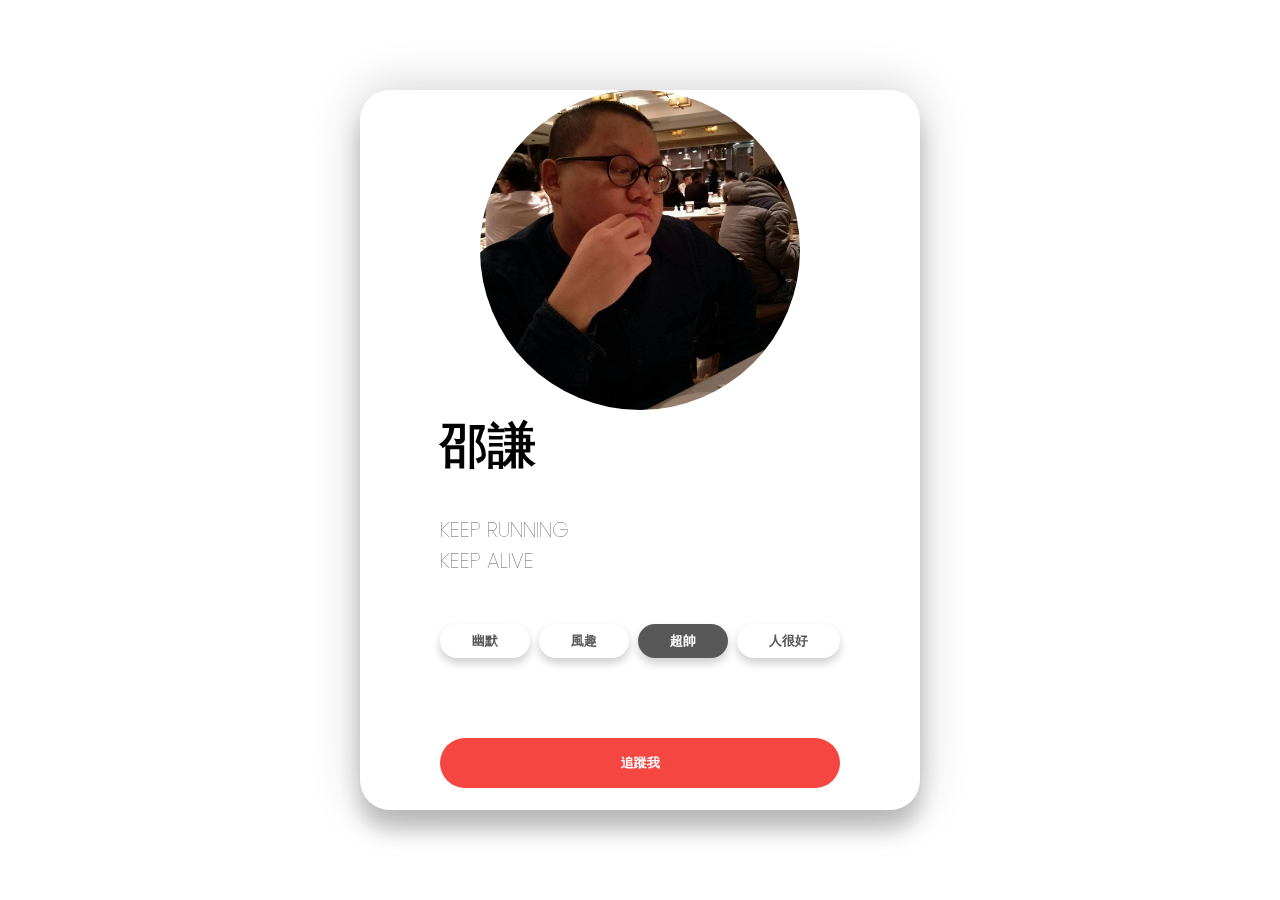
==== 3d-card-effect-master/index.html @ 72684709 "first commit" ====
<!DOCTYPE html>
<html lang="en">
<head>
    <meta charset="UTF-8">
    <meta name="viewport" content="width=device-width, initial-scale=1.0">
    <title>3D名片</title>
    <link href="https://fonts.googleapis.com/css2?family=Poppins:wght@400;500&display=swap" rel="stylesheet">
    <link rel="stylesheet" href="./style.css">
</head>
<body>
    <div class="container">
        <div class="card">
            <div class="sneaker">
                <img src="./o.jpg" alt="adidas">
            </div>
            <div class="info">
                <h1 class="title">邵謙</h1>
                <h3>KEEP RUNNING   <br> KEEP ALIVE</h3>
                <div class="sizes">
                    <button>幽默</button>
                    <button>風趣</button>
                    <button class="active">超帥</button>
                    <button>人很好</button>
                </div>
                <div class="purchase">
                    <a href="https://www.instagram.com/cvcvbnbn13/?hl=zh-tw">
                        <button>追蹤我</button>
                    </a>
                </div>
                
            </div>
        </div>
    </div>
    <script src="./app.js"></script>
</body>
</html>
---- 3d-card-effect-master/style.css ----
*{
  margin: 0;
  padding: 0;
  box-sizing: border-box;
  list-style: none;
}

body{
  font-family: "Poppins",Microsoft JhengHei;
  min-height: 100vh;
  display: flex;
  align-items: center;
  justify-content: center;
  perspective: 1000px;
}

.container{
  /* background: lightblue; */
  width: 50%;
  display: flex;
  justify-content: center;
  align-items: center;
}

.card{
  transform-style: preserve-3d;
  min-height: 80vh;
  width: 35rem;
  border-radius: 30px;
  padding: 0 5rem;
  /* background: lightcoral; */
  box-shadow: 0 20px 20px rgba(0,0,0,0.2), 0px 0px 50px rgba(0,0,0,0.2);
}

.sneaker{
  min-height: 35vh;
  display: flex;
  align-items: center;
  justify-content: center;
}

.sneaker img{
  width: 20rem;
  border-radius: 50%;
  z-index: 2;
  transition: all 0.75s ease-out;
}

.info h1{
  font-size: 3rem;
  transition: all 0.75s ease-out;
}

.info h3{
  font-size: 1.3rem;
  padding: 2rem 0 3rem;
  color: #585858;
  font-weight: lighter;
  transition: all 0.75s ease-out;
}

.sizes{
  display: flex;
  justify-content: space-between;
  transition: all 0.75s ease-out;
}

.sizes button{
  padding: 0.5rem 2rem;
  background: none;
  border: none;
  box-shadow: 0px 5px 10px rgba(0,0,0,.2);
  border-radius: 30px;
  cursor: pointer;
  font-weight: bold;
  color: #585858;
}

.sizes button.active{
  background: #585858;
  color: #fff;
}

.purchase{
  margin-top: 5rem;
}

.purchase button{
  width: 100%;
  padding: 1rem 0;
  background: #f54642;
  border: none;
  cursor: pointer;
  color: #fff;
  border-radius: 30px;
  font-weight: bolder;
  transition: all 0.75s ease-out;

}
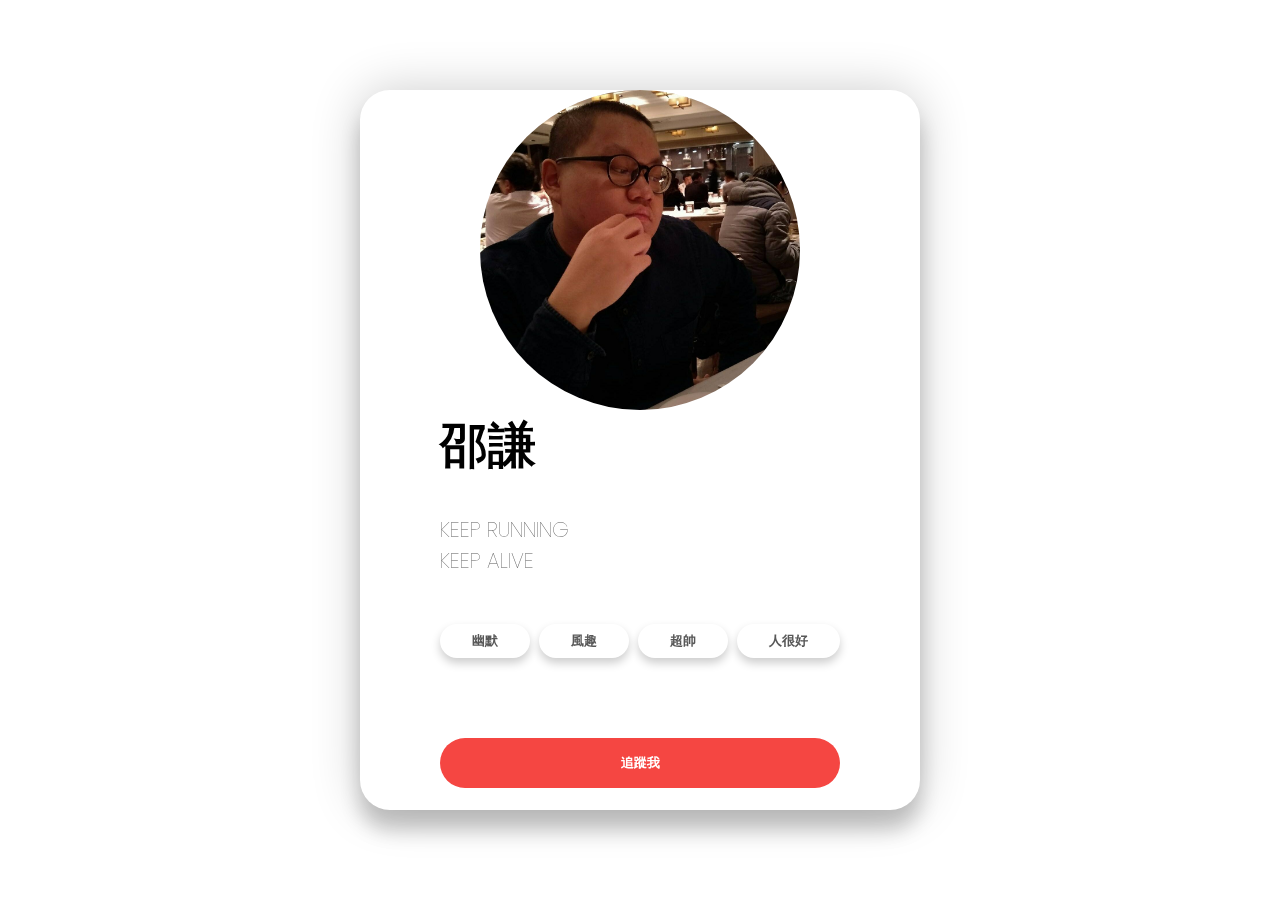
==== commit d4391467: "new from 12/1" ====
--- a/3d-card-effect-master/index.html
+++ b/3d-card-effect-master/index.html
@@ -10,19 +10,19 @@
 <body>
     <div class="container">
         <div class="card">
-            <div class="sneaker">
-                <img src="./o.jpg" alt="adidas">
+            <div class="headPhoto">
+                <img src="./o.jpg" alt="me">
             </div>
             <div class="info">
                 <h1 class="title">邵謙</h1>
                 <h3>KEEP RUNNING   <br> KEEP ALIVE</h3>
-                <div class="sizes">
+                <div class="traits">
                     <button>幽默</button>
                     <button>風趣</button>
-                    <button class="active">超帥</button>
+                    <button>超帥</button>
                     <button>人很好</button>
                 </div>
-                <div class="purchase">
+                <div class="follow">
                     <a href="https://www.instagram.com/cvcvbnbn13/?hl=zh-tw">
                         <button>追蹤我</button>
                     </a>
--- a/3d-card-effect-master/style.css
+++ b/3d-card-effect-master/style.css
@@ -12,6 +12,10 @@
   align-items: center;
   justify-content: center;
   perspective: 1000px;
+}
+
+button:focus{
+  outline: none
 }
 
 .container{
@@ -32,14 +36,14 @@
   box-shadow: 0 20px 20px rgba(0,0,0,0.2), 0px 0px 50px rgba(0,0,0,0.2);
 }
 
-.sneaker{
+.headPhoto{
   min-height: 35vh;
   display: flex;
   align-items: center;
   justify-content: center;
 }
 
-.sneaker img{
+.headPhoto img{
   width: 20rem;
   border-radius: 50%;
   z-index: 2;
@@ -59,13 +63,13 @@
   transition: all 0.75s ease-out;
 }
 
-.sizes{
+.traits{
   display: flex;
   justify-content: space-between;
   transition: all 0.75s ease-out;
 }
 
-.sizes button{
+.traits button{
   padding: 0.5rem 2rem;
   background: none;
   border: none;
@@ -76,16 +80,16 @@
   color: #585858;
 }
 
-.sizes button.active{
+.traits button:hover{
   background: #585858;
   color: #fff;
 }
 
-.purchase{
+.follow{
   margin-top: 5rem;
 }
 
-.purchase button{
+.follow button{
   width: 100%;
   padding: 1rem 0;
   background: #f54642;
@@ -96,4 +100,8 @@
   font-weight: bolder;
   transition: all 0.75s ease-out;
 
+}
+
+.follow button:hover{
+  background: #c22826;
 }